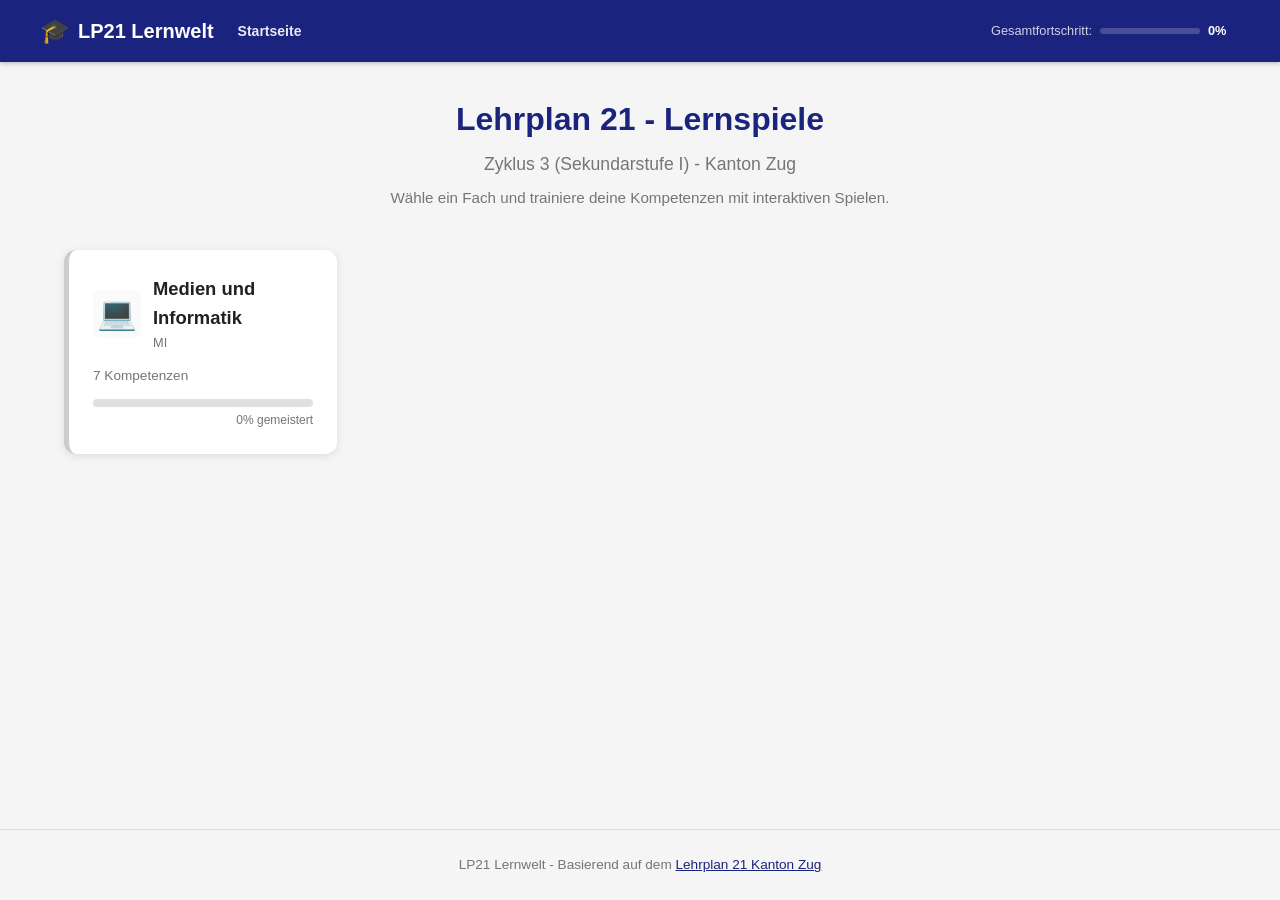
==== index.html @ 20833da2 "Initial: LP21 Lernwelt Fundament mit 10 Spieltypen und MI-Beispieldaten - index.html, fach.html, spi" ====
<!DOCTYPE html>
<html lang="de">
<head>
    <meta charset="UTF-8">
    <meta name="viewport" content="width=device-width, initial-scale=1.0">
    <title>LP21 Lernwelt - Zyklus 3</title>
    <link rel="stylesheet" href="css/main.css">
</head>
<body>
    <header class="site-header">
        <div class="header-inner">
            <a href="index.html" class="logo">
                <span class="logo-icon">🎓</span>
                <span class="logo-text">LP21 Lernwelt</span>
            </a>
            <nav class="breadcrumb" id="breadcrumb">
                <span class="breadcrumb-item active">Startseite</span>
            </nav>
            <div class="header-progress" id="headerProgress">
                <span class="progress-label">Gesamtfortschritt:</span>
                <div class="progress-bar-mini">
                    <div class="progress-bar-fill" id="totalProgress" style="width: 0%"></div>
                </div>
                <span class="progress-percent" id="totalPercent">0%</span>
            </div>
        </div>
    </header>

    <main class="container">
        <section class="hero">
            <h1>Lehrplan 21 - Lernspiele</h1>
            <p>Zyklus 3 (Sekundarstufe I) - Kanton Zug</p>
            <p class="hero-sub">Wähle ein Fach und trainiere deine Kompetenzen mit interaktiven Spielen.</p>
        </section>

        <section class="fach-grid" id="fachGrid">
            <!-- Dynamisch aus faecher.json generiert -->
        </section>
    </main>

    <footer class="site-footer">
        <p>LP21 Lernwelt - Basierend auf dem <a href="https://zg.lehrplan.ch/" target="_blank">Lehrplan 21 Kanton Zug</a></p>
    </footer>

    <script src="js/utils/storage.js"></script>
    <script src="js/utils/dom-helpers.js"></script>
    <script src="js/game-engine.js"></script>
    <script src="js/app.js"></script>
</body>
</html>
---- css/main.css ----
/* === LP21 Lernwelt - Main Styles === */

:root {
    --primary: #1a237e;
    --primary-light: #534bae;
    --bg: #f5f5f5;
    --bg-card: #ffffff;
    --text: #212121;
    --text-light: #757575;
    --shadow: 0 2px 8px rgba(0,0,0,0.1);
    --shadow-hover: 0 4px 16px rgba(0,0,0,0.15);
    --radius: 12px;
    --radius-sm: 8px;
    --transition: 0.2s ease;
}

* {
    margin: 0;
    padding: 0;
    box-sizing: border-box;
}

body {
    font-family: -apple-system, BlinkMacSystemFont, 'Segoe UI', Roboto, sans-serif;
    background: var(--bg);
    color: var(--text);
    line-height: 1.6;
    min-height: 100vh;
    display: flex;
    flex-direction: column;
}

/* === Header === */
.site-header {
    background: var(--primary);
    color: white;
    padding: 0.75rem 1.5rem;
    position: sticky;
    top: 0;
    z-index: 100;
    box-shadow: 0 2px 4px rgba(0,0,0,0.2);
}

.header-inner {
    max-width: 1200px;
    margin: 0 auto;
    display: flex;
    align-items: center;
    gap: 1.5rem;
    flex-wrap: wrap;
}

.logo {
    display: flex;
    align-items: center;
    gap: 0.5rem;
    text-decoration: none;
    color: white;
    font-weight: 700;
    font-size: 1.25rem;
    flex-shrink: 0;
}

.logo-icon {
    font-size: 1.5rem;
}

.breadcrumb {
    display: flex;
    align-items: center;
    gap: 0.5rem;
    font-size: 0.875rem;
    opacity: 0.9;
}

.breadcrumb-item {
    color: rgba(255,255,255,0.7);
    text-decoration: none;
}

.breadcrumb-item:hover:not(.active) {
    color: white;
}

.breadcrumb-item.active {
    color: white;
    font-weight: 600;
}

.breadcrumb-item + .breadcrumb-item::before {
    content: "›";
    margin-right: 0.5rem;
    color: rgba(255,255,255,0.5);
}

.header-progress {
    margin-left: auto;
    display: flex;
    align-items: center;
    gap: 0.5rem;
    font-size: 0.8rem;
}

.progress-label {
    opacity: 0.8;
}

.progress-bar-mini {
    width: 100px;
    height: 6px;
    background: rgba(255,255,255,0.2);
    border-radius: 3px;
    overflow: hidden;
}

.progress-bar-fill {
    height: 100%;
    background: #4caf50;
    border-radius: 3px;
    transition: width 0.5s ease;
}

.progress-percent {
    font-weight: 600;
    min-width: 2.5em;
}

/* === Main Container === */
.container {
    max-width: 1200px;
    margin: 0 auto;
    padding: 2rem 1.5rem;
    flex: 1;
    width: 100%;
}

/* === Hero === */
.hero {
    text-align: center;
    margin-bottom: 2.5rem;
}

.hero h1 {
    font-size: 2rem;
    color: var(--primary);
    margin-bottom: 0.25rem;
}

.hero p {
    color: var(--text-light);
    font-size: 1.1rem;
}

.hero-sub {
    margin-top: 0.5rem;
    font-size: 0.95rem !important;
}

/* === Fach Grid === */
.fach-grid {
    display: grid;
    grid-template-columns: repeat(auto-fill, minmax(260px, 1fr));
    gap: 1.25rem;
}

.fach-card {
    background: var(--bg-card);
    border-radius: var(--radius);
    padding: 1.5rem;
    box-shadow: var(--shadow);
    transition: transform var(--transition), box-shadow var(--transition);
    cursor: pointer;
    text-decoration: none;
    color: inherit;
    display: flex;
    flex-direction: column;
    border-left: 5px solid var(--fach-farbe, #ccc);
}

.fach-card:hover {
    transform: translateY(-3px);
    box-shadow: var(--shadow-hover);
}

.fach-card-header {
    display: flex;
    align-items: center;
    gap: 0.75rem;
    margin-bottom: 0.75rem;
}

.fach-icon {
    font-size: 2rem;
    width: 48px;
    height: 48px;
    display: flex;
    align-items: center;
    justify-content: center;
    background: color-mix(in srgb, var(--fach-farbe, #ccc) 10%, white);
    border-radius: var(--radius-sm);
    flex-shrink: 0;
}

.fach-name {
    font-size: 1.15rem;
    font-weight: 700;
    color: var(--text);
}

.fach-kuerzel {
    font-size: 0.8rem;
    color: var(--text-light);
}

.fach-meta {
    font-size: 0.85rem;
    color: var(--text-light);
    margin-bottom: 0.75rem;
}

.fach-progress {
    margin-top: auto;
}

.progress-bar {
    width: 100%;
    height: 8px;
    background: #e0e0e0;
    border-radius: 4px;
    overflow: hidden;
    margin-bottom: 0.25rem;
}

.progress-bar .progress-bar-fill {
    background: var(--fach-farbe, #4caf50);
}

.progress-text {
    font-size: 0.75rem;
    color: var(--text-light);
    text-align: right;
}

/* === Kompetenz-Liste (fach.html) === */
.fach-header {
    display: flex;
    align-items: center;
    gap: 1rem;
    margin-bottom: 2rem;
    padding-bottom: 1rem;
    border-bottom: 3px solid var(--fach-farbe, #ccc);
}

.fach-header-icon {
    font-size: 2.5rem;
}

.fach-header-info h1 {
    font-size: 1.75rem;
    color: var(--text);
}

.fach-header-info p {
    color: var(--text-light);
}

.bereich-section {
    margin-bottom: 2rem;
}

.bereich-title {
    font-size: 1.2rem;
    color: var(--primary);
    margin-bottom: 1rem;
    padding: 0.5rem 0;
    border-bottom: 1px solid #e0e0e0;
}

.kompetenz-grid {
    display: grid;
    grid-template-columns: repeat(auto-fill, minmax(300px, 1fr));
    gap: 1rem;
}

.kompetenz-card {
    background: var(--bg-card);
    border-radius: var(--radius-sm);
    padding: 1.25rem;
    box-shadow: var(--shadow);
    transition: transform var(--transition), box-shadow var(--transition);
    cursor: pointer;
    text-decoration: none;
    color: inherit;
    display: flex;
    flex-direction: column;
    gap: 0.5rem;
}

.kompetenz-card:hover {
    transform: translateY(-2px);
    box-shadow: var(--shadow-hover);
}

.kompetenz-code {
    font-size: 0.75rem;
    font-weight: 700;
    color: var(--fach-farbe, var(--primary));
    text-transform: uppercase;
    letter-spacing: 0.05em;
}

.kompetenz-name {
    font-weight: 600;
    font-size: 0.95rem;
}

.kompetenz-beschreibung {
    font-size: 0.8rem;
    color: var(--text-light);
    display: -webkit-box;
    -webkit-line-clamp: 3;
    -webkit-box-orient: vertical;
    overflow: hidden;
}

.kompetenz-footer {
    display: flex;
    align-items: center;
    justify-content: space-between;
    margin-top: auto;
    padding-top: 0.5rem;
}

.kompetenz-spieltyp {
    font-size: 0.75rem;
    padding: 0.2rem 0.5rem;
    background: #f0f0f0;
    border-radius: 4px;
    color: var(--text-light);
}

.kompetenz-sterne {
    font-size: 1rem;
    color: #e0e0e0;
}

.kompetenz-sterne .earned {
    color: #ffc107;
}

/* === Footer === */
.site-footer {
    text-align: center;
    padding: 1.5rem;
    color: var(--text-light);
    font-size: 0.85rem;
    border-top: 1px solid #e0e0e0;
    margin-top: auto;
}

.site-footer a {
    color: var(--primary);
}

/* === Responsive === */
@media (max-width: 768px) {
    .header-inner {
        gap: 0.75rem;
    }

    .header-progress {
        display: none;
    }

    .hero h1 {
        font-size: 1.5rem;
    }

    .fach-grid {
        grid-template-columns: 1fr 1fr;
        gap: 0.75rem;
    }

    .fach-card {
        padding: 1rem;
    }

    .kompetenz-grid {
        grid-template-columns: 1fr;
    }
}

@media (max-width: 480px) {
    .fach-grid {
        grid-template-columns: 1fr;
    }

    .breadcrumb {
        display: none;
    }
}
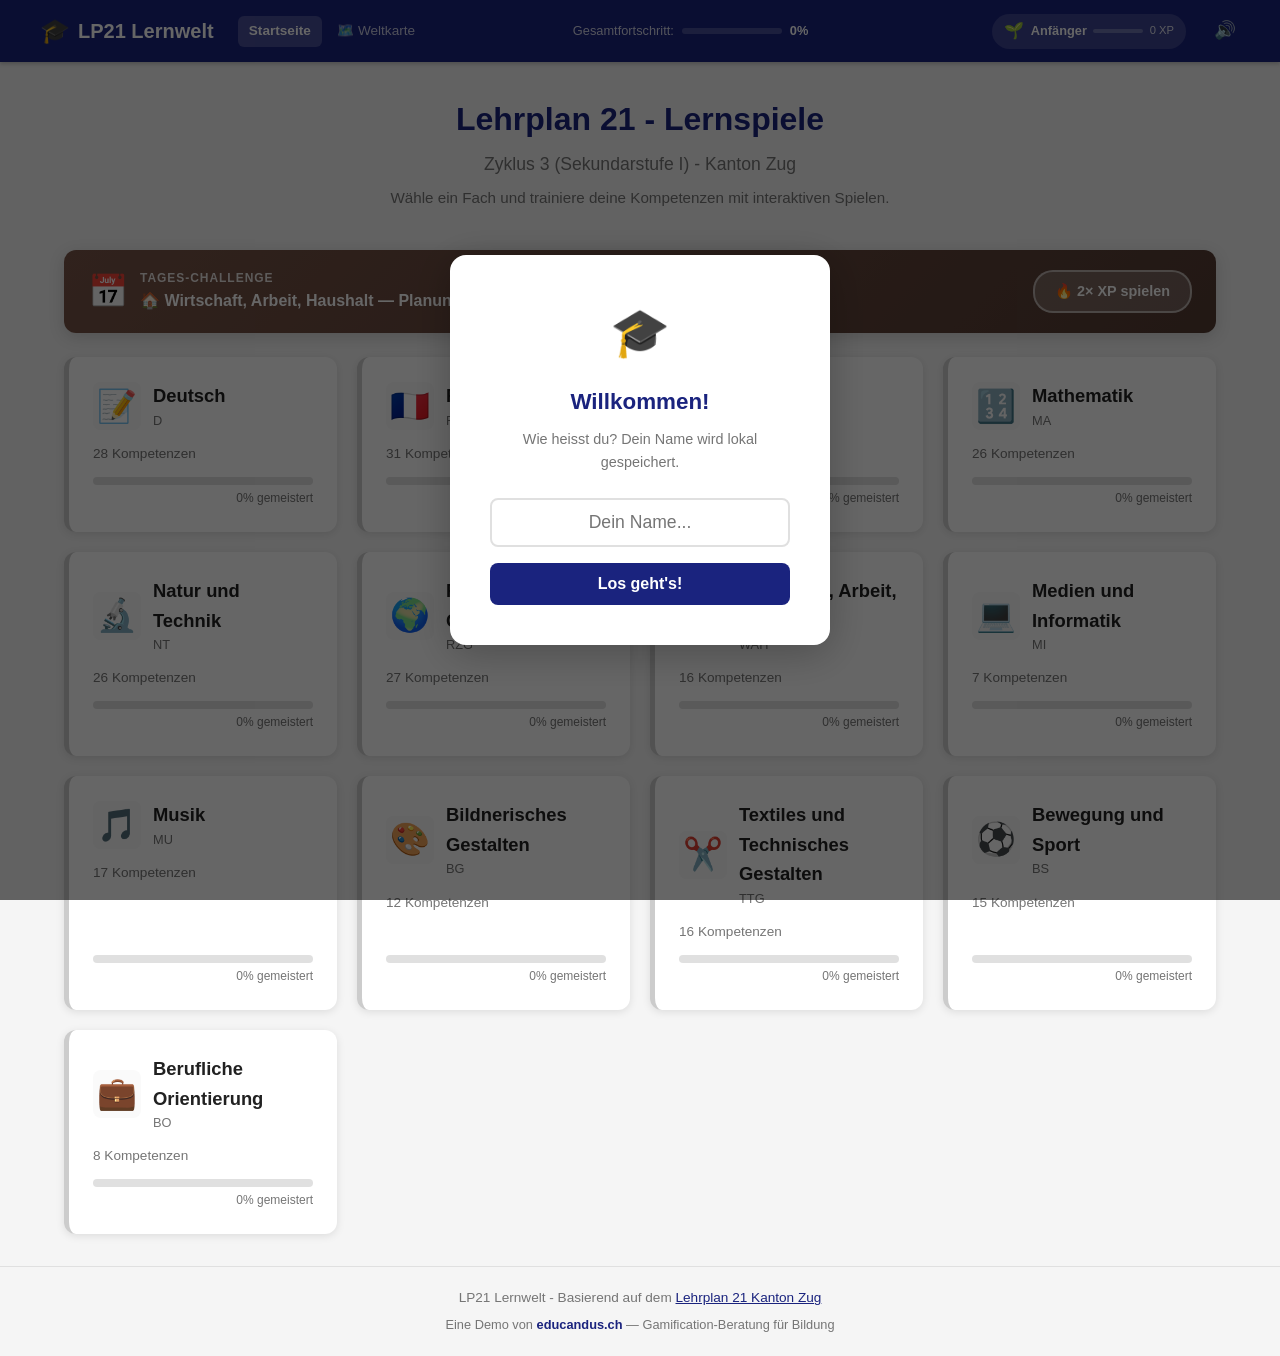
==== commit 92c721aa: "Add full gamification system (Phase 1-4) Phase 1: XP/Level-System, Streak/Combo, Sound-Effekte (Web " ====
--- a/index.html
+++ b/index.html
@@ -5,6 +5,8 @@
     <meta name="viewport" content="width=device-width, initial-scale=1.0">
     <title>LP21 Lernwelt - Zyklus 3</title>
     <link rel="stylesheet" href="css/main.css">
+    <link rel="stylesheet" href="css/progress-map.css">
+    <link rel="stylesheet" href="css/worldmap.css">
 </head>
 <body>
     <header class="site-header">
@@ -13,8 +15,9 @@
                 <span class="logo-icon">🎓</span>
                 <span class="logo-text">LP21 Lernwelt</span>
             </a>
-            <nav class="breadcrumb" id="breadcrumb">
-                <span class="breadcrumb-item active">Startseite</span>
+            <nav class="site-nav">
+                <a href="index.html" class="site-nav-link active">Startseite</a>
+                <a href="pages/weltkarte.html" class="site-nav-link">🗺️ Weltkarte</a>
             </nav>
             <div class="header-progress" id="headerProgress">
                 <span class="progress-label">Gesamtfortschritt:</span>
@@ -23,6 +26,9 @@
                 </div>
                 <span class="progress-percent" id="totalPercent">0%</span>
             </div>
+            <div id="playerNameContainer"></div>
+            <div id="levelBadgeContainer"></div>
+            <div id="soundToggleContainer"></div>
         </div>
     </header>
 
@@ -33,6 +39,8 @@
             <p class="hero-sub">Wähle ein Fach und trainiere deine Kompetenzen mit interaktiven Spielen.</p>
         </section>
 
+        <div id="dailyBannerContainer"></div>
+
         <section class="fach-grid" id="fachGrid">
             <!-- Dynamisch aus faecher.json generiert -->
         </section>
@@ -40,11 +48,30 @@
 
     <footer class="site-footer">
         <p>LP21 Lernwelt - Basierend auf dem <a href="https://zg.lehrplan.ch/" target="_blank">Lehrplan 21 Kanton Zug</a></p>
+        <p class="footer-educandus">Eine Demo von <a href="https://www.educandus.ch" target="_blank">educandus.ch</a> — Gamification-Beratung für Bildung</p>
     </footer>
 
     <script src="js/utils/storage.js"></script>
+    <script src="js/utils/xp-system.js"></script>
+    <script src="js/utils/streak.js"></script>
+    <script src="js/utils/sound.js"></script>
+    <script src="js/utils/achievements.js"></script>
+    <script src="js/utils/difficulty.js"></script>
+    <script src="js/utils/player.js"></script>
+    <script src="js/utils/daily-challenge.js"></script>
+    <script src="js/utils/unlock-system.js"></script>
+    <script src="js/utils/progress-map.js"></script>
+    <script src="js/utils/story.js"></script>
     <script src="js/utils/dom-helpers.js"></script>
+    <script src="js/utils/feedback.js"></script>
     <script src="js/game-engine.js"></script>
     <script src="js/app.js"></script>
+    <script>
+        document.addEventListener('DOMContentLoaded', () => {
+            Player.init('playerNameContainer');
+            XPSystem.renderBadge('levelBadgeContainer');
+            SoundManager.renderToggle('soundToggleContainer');
+        });
+    </script>
 </body>
 </html>
--- a/css/main.css
+++ b/css/main.css
@@ -30,6 +30,35 @@
     flex-direction: column;
 }
 
+/* === Site Navigation (inside header) === */
+.site-nav {
+    display: flex;
+    align-items: center;
+    gap: 0.25rem;
+}
+
+.site-nav-link {
+    color: rgba(255,255,255,0.75);
+    text-decoration: none;
+    font-size: 0.85rem;
+    font-weight: 500;
+    padding: 0.3rem 0.7rem;
+    border-radius: 6px;
+    transition: all 0.2s;
+    white-space: nowrap;
+}
+
+.site-nav-link:hover {
+    color: white;
+    background: rgba(255,255,255,0.15);
+}
+
+.site-nav-link.active {
+    color: white;
+    background: rgba(255,255,255,0.2);
+    font-weight: 600;
+}
+
 /* === Header === */
 .site-header {
     background: var(--primary);
@@ -241,6 +270,111 @@
     text-align: right;
 }
 
+/* === Daily Challenge Banner === */
+#dailyBannerContainer {
+    margin-bottom: 1.5rem;
+}
+
+.daily-banner {
+    background: linear-gradient(135deg, var(--daily-color, #ff9800), color-mix(in srgb, var(--daily-color, #ff9800) 70%, #000));
+    border-radius: var(--radius);
+    padding: 1rem 1.5rem;
+    color: white;
+    box-shadow: 0 4px 16px rgba(0,0,0,0.15);
+}
+
+.daily-banner-done {
+    opacity: 0.7;
+}
+
+.daily-banner-inner {
+    display: flex;
+    align-items: center;
+    justify-content: space-between;
+    gap: 1rem;
+    flex-wrap: wrap;
+}
+
+.daily-banner-left {
+    display: flex;
+    align-items: center;
+    gap: 0.75rem;
+}
+
+.daily-icon {
+    font-size: 2rem;
+    flex-shrink: 0;
+}
+
+.daily-label {
+    font-size: 0.75rem;
+    font-weight: 700;
+    text-transform: uppercase;
+    letter-spacing: 0.08em;
+    opacity: 0.85;
+}
+
+.daily-name {
+    font-size: 1rem;
+    font-weight: 600;
+}
+
+.daily-play-btn {
+    display: inline-flex;
+    align-items: center;
+    padding: 0.5rem 1.25rem;
+    background: rgba(255,255,255,0.2);
+    border: 2px solid rgba(255,255,255,0.5);
+    border-radius: 20px;
+    color: white;
+    text-decoration: none;
+    font-weight: 700;
+    font-size: 0.9rem;
+    transition: background 0.2s;
+    white-space: nowrap;
+}
+
+.daily-play-btn:hover {
+    background: rgba(255,255,255,0.35);
+}
+
+.daily-done {
+    font-size: 0.95rem;
+    font-weight: 600;
+    opacity: 0.9;
+}
+
+/* === Locked Kompetenz Card === */
+.kompetenz-card-locked {
+    opacity: 0.45;
+    cursor: not-allowed;
+    pointer-events: none;
+    background: #f5f5f5;
+}
+
+.kompetenz-lock-info {
+    font-size: 0.78rem;
+    color: var(--text-light);
+    margin-top: 0.25rem;
+}
+
+/* === Daily Challenge Card Badge === */
+.kompetenz-card-daily {
+    border-left: 4px solid #ff9800 !important;
+    box-shadow: 0 2px 12px rgba(255,152,0,0.2);
+}
+
+.kompetenz-daily-badge {
+    font-size: 0.72rem;
+    color: #e65100;
+    font-weight: 700;
+    margin-top: 0.25rem;
+    padding: 0.2rem 0.5rem;
+    background: #fff3e0;
+    border-radius: 4px;
+    display: inline-block;
+}
+
 /* === Kompetenz-Liste (fach.html) === */
 .fach-header {
     display: flex;
@@ -348,10 +482,188 @@
     color: #ffc107;
 }
 
+/* === Level Badge (Header) === */
+#levelBadgeContainer {
+    margin-left: auto;
+    display: flex;
+    align-items: center;
+    gap: 0.5rem;
+}
+
+.level-badge {
+    display: flex;
+    align-items: center;
+    gap: 0.4rem;
+    background: rgba(255,255,255,0.15);
+    border-radius: 20px;
+    padding: 0.3rem 0.75rem;
+    font-size: 0.8rem;
+    color: white;
+    white-space: nowrap;
+}
+
+.level-icon {
+    font-size: 1rem;
+}
+
+.level-name {
+    font-weight: 600;
+}
+
+.xp-bar {
+    width: 50px;
+    height: 4px;
+    background: rgba(255,255,255,0.25);
+    border-radius: 2px;
+    overflow: hidden;
+}
+
+.xp-bar-fill {
+    height: 100%;
+    background: #ffc107;
+    border-radius: 2px;
+    transition: width 0.5s ease;
+}
+
+.xp-text {
+    font-size: 0.7rem;
+    opacity: 0.85;
+}
+
+/* === Player Name === */
+.player-greeting {
+    font-size: 0.8rem;
+    color: rgba(255,255,255,0.85);
+    white-space: nowrap;
+    cursor: pointer;
+    padding: 0.25rem 0.5rem;
+    border-radius: 4px;
+    transition: background 0.2s;
+}
+
+.player-greeting:hover {
+    background: rgba(255,255,255,0.15);
+}
+
+/* === Name Modal === */
+.name-modal-overlay {
+    position: fixed;
+    inset: 0;
+    background: rgba(0,0,0,0.6);
+    display: flex;
+    align-items: center;
+    justify-content: center;
+    z-index: 600;
+    opacity: 0;
+    visibility: hidden;
+    transition: all 0.3s ease;
+}
+
+.name-modal-overlay.visible {
+    opacity: 1;
+    visibility: visible;
+}
+
+.name-modal-card {
+    background: white;
+    border-radius: 16px;
+    padding: 2.5rem;
+    text-align: center;
+    max-width: 380px;
+    width: 90%;
+    box-shadow: 0 8px 40px rgba(0,0,0,0.25);
+    transform: scale(0.9);
+    transition: transform 0.3s ease;
+}
+
+.name-modal-overlay.visible .name-modal-card {
+    transform: scale(1);
+}
+
+.name-modal-icon {
+    font-size: 3rem;
+    margin-bottom: 0.75rem;
+}
+
+.name-modal-title {
+    font-size: 1.4rem;
+    font-weight: 700;
+    color: var(--primary);
+    margin-bottom: 0.5rem;
+}
+
+.name-modal-sub {
+    color: var(--text-light);
+    font-size: 0.9rem;
+    margin-bottom: 1.5rem;
+}
+
+.name-modal-input {
+    width: 100%;
+    padding: 0.75rem 1rem;
+    font-size: 1.1rem;
+    border: 2px solid #e0e0e0;
+    border-radius: 8px;
+    outline: none;
+    text-align: center;
+    font-family: inherit;
+    transition: border-color 0.2s;
+    margin-bottom: 1rem;
+}
+
+.name-modal-input:focus {
+    border-color: var(--primary);
+}
+
+.name-modal-btn {
+    width: 100%;
+    padding: 0.75rem;
+    background: var(--primary);
+    color: white;
+    border: none;
+    border-radius: 8px;
+    font-size: 1rem;
+    font-weight: 600;
+    cursor: pointer;
+    transition: filter 0.2s;
+}
+
+.name-modal-btn:hover {
+    filter: brightness(1.1);
+}
+
+/* === Sound Toggle === */
+#soundToggleContainer {
+    display: flex;
+    align-items: center;
+}
+
+.sound-toggle {
+    background: none;
+    border: none;
+    font-size: 1.1rem;
+    cursor: pointer;
+    padding: 0.25rem;
+    border-radius: 4px;
+    line-height: 1;
+    transition: opacity 0.2s;
+}
+
+.sound-toggle:hover {
+    opacity: 0.75;
+}
+
+/* === Player Name === */
+.player-name {
+    font-size: 0.8rem;
+    color: rgba(255,255,255,0.85);
+    white-space: nowrap;
+}
+
 /* === Footer === */
 .site-footer {
     text-align: center;
-    padding: 1.5rem;
+    padding: 1.25rem 1.5rem;
     color: var(--text-light);
     font-size: 0.85rem;
     border-top: 1px solid #e0e0e0;
@@ -362,13 +674,45 @@
     color: var(--primary);
 }
 
+.footer-educandus {
+    margin-top: 0.4rem;
+    font-size: 0.8rem;
+}
+
+.footer-educandus a {
+    color: var(--primary);
+    font-weight: 600;
+    text-decoration: none;
+}
+
+.footer-educandus a:hover {
+    text-decoration: underline;
+}
+
 /* === Responsive === */
 @media (max-width: 768px) {
     .header-inner {
-        gap: 0.75rem;
+        gap: 0.5rem;
     }
 
     .header-progress {
+        display: none;
+    }
+
+    .site-nav {
+        gap: 0.1rem;
+    }
+
+    .site-nav-link {
+        font-size: 0.75rem;
+        padding: 0.25rem 0.45rem;
+    }
+
+    .player-greeting {
+        display: none;
+    }
+
+    .xp-bar, .xp-text {
         display: none;
     }
 
@@ -398,4 +742,8 @@
     .breadcrumb {
         display: none;
     }
-}
+
+    .site-nav .site-nav-link:not(.active) {
+        display: none;
+    }
+}
--- a/css/progress-map.css
+++ b/css/progress-map.css
@@ -0,0 +1,225 @@
+/* === LP21 Lernwelt - Progress Map (Lernlandkarte) === */
+
+.progress-map {
+    display: flex;
+    flex-direction: column;
+    gap: 2rem;
+}
+
+/* === Section (one per Bereich) === */
+.map-section {
+    background: var(--bg-card);
+    border-radius: var(--radius);
+    padding: 1.5rem;
+    box-shadow: var(--shadow);
+}
+
+.map-section-title {
+    font-size: 1rem;
+    font-weight: 700;
+    color: var(--primary);
+    margin-bottom: 1.25rem;
+    padding-bottom: 0.5rem;
+    border-bottom: 2px solid var(--fach-farbe, #e0e0e0);
+}
+
+/* === Path (horizontal scroll on mobile) === */
+.map-path {
+    display: flex;
+    align-items: flex-start;
+    gap: 0;
+    overflow-x: auto;
+    padding-bottom: 0.5rem;
+    scrollbar-width: thin;
+}
+
+/* === Connector line between nodes === */
+.map-connector {
+    flex-shrink: 0;
+    width: 32px;
+    height: 3px;
+    background: #e0e0e0;
+    margin-top: 30px; /* align with center of node */
+    align-self: flex-start;
+}
+
+.map-connector-active {
+    background: var(--fach-farbe, #ccc);
+}
+
+/* === Node === */
+.map-node {
+    flex-shrink: 0;
+    display: flex;
+    flex-direction: column;
+    align-items: center;
+    gap: 0.4rem;
+    width: 90px;
+    text-decoration: none;
+    color: inherit;
+    cursor: pointer;
+    transition: transform 0.2s;
+}
+
+.map-node:hover.map-node-open .map-node-inner,
+.map-node:hover.map-node-bronze .map-node-inner,
+.map-node:hover.map-node-silver .map-node-inner,
+.map-node:hover.map-node-gold .map-node-inner {
+    transform: translateY(-4px);
+    box-shadow: 0 6px 20px rgba(0,0,0,0.2);
+}
+
+.map-node-inner {
+    width: 60px;
+    height: 60px;
+    border-radius: 50%;
+    display: flex;
+    flex-direction: column;
+    align-items: center;
+    justify-content: center;
+    position: relative;
+    transition: all 0.2s;
+    box-shadow: var(--shadow);
+}
+
+/* Node states */
+.map-node-locked .map-node-inner {
+    background: #f0f0f0;
+    border: 3px solid #e0e0e0;
+    cursor: default;
+}
+
+.map-node-open .map-node-inner {
+    background: white;
+    border: 3px solid var(--fach-farbe, #ccc);
+}
+
+.map-node-bronze .map-node-inner {
+    background: linear-gradient(135deg, #cd7f32, #e8a96e);
+    border: 3px solid #cd7f32;
+}
+
+.map-node-silver .map-node-inner {
+    background: linear-gradient(135deg, #9e9e9e, #e0e0e0);
+    border: 3px solid #9e9e9e;
+}
+
+.map-node-gold .map-node-inner {
+    background: linear-gradient(135deg, #ffc107, #fff176);
+    border: 3px solid #ffc107;
+    box-shadow: 0 2px 12px rgba(255,193,7,0.4);
+}
+
+/* Daily challenge highlight */
+.map-node-daily .map-node-inner {
+    outline: 3px solid #ff9800;
+    outline-offset: 3px;
+}
+
+.map-node-code {
+    font-size: 0.6rem;
+    font-weight: 700;
+    color: inherit;
+    text-align: center;
+    line-height: 1.2;
+}
+
+.map-node-locked .map-node-code {
+    color: #bbb;
+}
+
+.map-node-bronze .map-node-code,
+.map-node-silver .map-node-code,
+.map-node-gold .map-node-code {
+    color: rgba(0,0,0,0.7);
+}
+
+.map-node-stars {
+    font-size: 0.5rem;
+    line-height: 1;
+}
+
+.map-node-stars .star-filled { color: rgba(0,0,0,0.6); }
+.map-node-stars .star-empty { color: rgba(0,0,0,0.2); }
+
+.map-node-bronze .map-node-stars .star-filled,
+.map-node-silver .map-node-stars .star-filled,
+.map-node-gold .map-node-stars .star-filled {
+    color: rgba(0,0,0,0.5);
+}
+
+.map-node-lock,
+.map-node-daily-badge {
+    position: absolute;
+    font-size: 0.8rem;
+    bottom: -4px;
+    right: -4px;
+    background: white;
+    border-radius: 50%;
+    width: 18px;
+    height: 18px;
+    display: flex;
+    align-items: center;
+    justify-content: center;
+    box-shadow: 0 1px 4px rgba(0,0,0,0.2);
+    font-size: 0.65rem;
+}
+
+.map-node-label {
+    font-size: 0.65rem;
+    color: var(--text-light);
+    text-align: center;
+    max-width: 90px;
+    line-height: 1.3;
+    display: -webkit-box;
+    -webkit-line-clamp: 2;
+    -webkit-box-orient: vertical;
+    overflow: hidden;
+}
+
+.map-node-locked .map-node-label {
+    color: #ccc;
+}
+
+/* === View Toggle === */
+.view-toggle {
+    display: flex;
+    gap: 0.5rem;
+    margin-bottom: 1.5rem;
+}
+
+.view-toggle-btn {
+    display: flex;
+    align-items: center;
+    gap: 0.3rem;
+    padding: 0.4rem 0.9rem;
+    border: 2px solid #e0e0e0;
+    border-radius: 20px;
+    background: white;
+    font-size: 0.85rem;
+    cursor: pointer;
+    transition: all 0.2s;
+    color: var(--text-light);
+    font-weight: 500;
+}
+
+.view-toggle-btn.active {
+    border-color: var(--fach-farbe, var(--primary));
+    background: var(--fach-farbe, var(--primary));
+    color: white;
+}
+
+/* === Responsive === */
+@media (max-width: 600px) {
+    .map-node {
+        width: 70px;
+    }
+    .map-node-inner {
+        width: 48px;
+        height: 48px;
+    }
+    .map-connector {
+        width: 20px;
+        margin-top: 24px;
+    }
+}
--- a/css/worldmap.css
+++ b/css/worldmap.css
@@ -0,0 +1,278 @@
+/* === LP21 Lernwelt - Weltkarte === */
+
+/* === Hero === */
+.worldmap-hero {
+    text-align: center;
+    padding: 2.5rem 1rem 2rem;
+    background: linear-gradient(135deg, #1a237e 0%, #534bae 100%);
+    color: white;
+    border-radius: var(--radius);
+    margin-bottom: 2.5rem;
+    position: relative;
+    overflow: hidden;
+}
+
+.worldmap-hero::before {
+    content: '';
+    position: absolute;
+    inset: 0;
+    background: url("data:image/svg+xml,%3Csvg width='60' height='60' viewBox='0 0 60 60' xmlns='http://www.w3.org/2000/svg'%3E%3Cg fill='none' fill-rule='evenodd'%3E%3Cg fill='%23ffffff' fill-opacity='0.04'%3E%3Cpath d='M36 34v-4h-2v4h-4v2h4v4h2v-4h4v-2h-4zm0-30V0h-2v4h-4v2h4v4h2V6h4V4h-4zM6 34v-4H4v4H0v2h4v4h2v-4h4v-2H6zM6 4V0H4v4H0v2h4v4h2V6h4V4H6z'/%3E%3C/g%3E%3C/g%3E%3C/svg%3E");
+}
+
+.worldmap-hero-icon {
+    font-size: 3rem;
+    margin-bottom: 0.5rem;
+    position: relative;
+}
+
+.worldmap-hero-title {
+    font-size: 2rem;
+    font-weight: 700;
+    margin-bottom: 0.3rem;
+    position: relative;
+}
+
+.worldmap-hero-sub {
+    font-size: 1rem;
+    opacity: 0.85;
+    position: relative;
+}
+
+.worldmap-hero-stats {
+    display: flex;
+    justify-content: center;
+    gap: 2.5rem;
+    margin-top: 1.5rem;
+    position: relative;
+}
+
+.worldmap-stat {
+    text-align: center;
+}
+
+.worldmap-stat-value {
+    font-size: 2rem;
+    font-weight: 700;
+    color: #ffc107;
+}
+
+.worldmap-stat-label {
+    font-size: 0.78rem;
+    opacity: 0.8;
+    text-transform: uppercase;
+    letter-spacing: 0.05em;
+}
+
+/* === World Map Grid === */
+.worldmap-grid {
+    display: grid;
+    grid-template-columns: repeat(auto-fill, minmax(220px, 1fr));
+    gap: 1.25rem;
+    margin-bottom: 3rem;
+}
+
+/* === Region Card === */
+.region-card {
+    background: var(--bg-card);
+    border-radius: var(--radius);
+    padding: 1.5rem 1.25rem;
+    box-shadow: var(--shadow);
+    cursor: pointer;
+    text-decoration: none;
+    color: inherit;
+    display: flex;
+    flex-direction: column;
+    gap: 0.75rem;
+    border-top: 5px solid var(--region-color, #ccc);
+    transition: transform 0.2s, box-shadow 0.2s;
+    position: relative;
+    overflow: hidden;
+}
+
+.region-card::before {
+    content: '';
+    position: absolute;
+    inset: 0;
+    background: var(--region-color, #ccc);
+    opacity: 0;
+    transition: opacity 0.2s;
+    pointer-events: none;
+}
+
+.region-card:hover {
+    transform: translateY(-4px);
+    box-shadow: var(--shadow-hover);
+}
+
+.region-card:hover::before {
+    opacity: 0.04;
+}
+
+/* Progress glow when completed */
+.region-card.region-complete {
+    border-top-color: #ffc107;
+    box-shadow: 0 2px 16px rgba(255,193,7,0.2);
+}
+
+.region-header {
+    display: flex;
+    align-items: center;
+    gap: 0.75rem;
+}
+
+.region-icon {
+    font-size: 2.25rem;
+    width: 52px;
+    height: 52px;
+    display: flex;
+    align-items: center;
+    justify-content: center;
+    background: color-mix(in srgb, var(--region-color, #ccc) 12%, white);
+    border-radius: var(--radius-sm);
+    flex-shrink: 0;
+}
+
+.region-title {
+    flex: 1;
+}
+
+.region-name {
+    font-size: 0.95rem;
+    font-weight: 700;
+    color: var(--text);
+    line-height: 1.2;
+}
+
+.region-subname {
+    font-size: 0.72rem;
+    color: var(--region-color, var(--text-light));
+    font-weight: 600;
+    margin-top: 0.1rem;
+}
+
+.region-tagline {
+    font-size: 0.78rem;
+    color: var(--text-light);
+    font-style: italic;
+    line-height: 1.4;
+}
+
+/* Progress ring / bar */
+.region-progress {
+    margin-top: auto;
+}
+
+.region-progress-bar {
+    width: 100%;
+    height: 6px;
+    background: #e0e0e0;
+    border-radius: 3px;
+    overflow: hidden;
+    margin-bottom: 0.3rem;
+}
+
+.region-progress-fill {
+    height: 100%;
+    background: var(--region-color, #4caf50);
+    border-radius: 3px;
+    transition: width 0.8s ease;
+}
+
+.region-progress-text {
+    display: flex;
+    justify-content: space-between;
+    font-size: 0.72rem;
+    color: var(--text-light);
+}
+
+.region-progress-pct {
+    font-weight: 700;
+    color: var(--region-color, var(--text));
+}
+
+/* Completion badge */
+.region-badge {
+    position: absolute;
+    top: 0.75rem;
+    right: 0.75rem;
+    font-size: 1.1rem;
+}
+
+/* === educandus CTA Section === */
+.worldmap-cta {
+    background: linear-gradient(135deg, #1a237e, #534bae);
+    color: white;
+    border-radius: var(--radius);
+    padding: 2.5rem;
+    text-align: center;
+    margin-bottom: 2rem;
+}
+
+.worldmap-cta-icon {
+    font-size: 2.5rem;
+    margin-bottom: 0.75rem;
+}
+
+.worldmap-cta-title {
+    font-size: 1.4rem;
+    font-weight: 700;
+    margin-bottom: 0.5rem;
+}
+
+.worldmap-cta-text {
+    font-size: 0.95rem;
+    opacity: 0.88;
+    max-width: 520px;
+    margin: 0 auto 1.5rem;
+    line-height: 1.6;
+}
+
+.worldmap-cta-btn {
+    display: inline-flex;
+    align-items: center;
+    gap: 0.5rem;
+    padding: 0.75rem 2rem;
+    background: #ffc107;
+    color: #1a237e;
+    border-radius: 30px;
+    font-weight: 700;
+    font-size: 1rem;
+    text-decoration: none;
+    transition: transform 0.2s, box-shadow 0.2s;
+    box-shadow: 0 4px 16px rgba(255,193,7,0.4);
+}
+
+.worldmap-cta-btn:hover {
+    transform: translateY(-2px);
+    box-shadow: 0 6px 24px rgba(255,193,7,0.5);
+}
+
+/* === Responsive === */
+@media (max-width: 768px) {
+    .worldmap-hero-stats {
+        gap: 1.5rem;
+    }
+
+    .worldmap-hero-title {
+        font-size: 1.5rem;
+    }
+
+    .worldmap-grid {
+        grid-template-columns: repeat(auto-fill, minmax(160px, 1fr));
+        gap: 0.75rem;
+    }
+
+    .region-card {
+        padding: 1rem;
+    }
+
+    .region-icon {
+        font-size: 1.75rem;
+        width: 42px;
+        height: 42px;
+    }
+
+    .worldmap-cta {
+        padding: 1.5rem 1rem;
+    }
+}
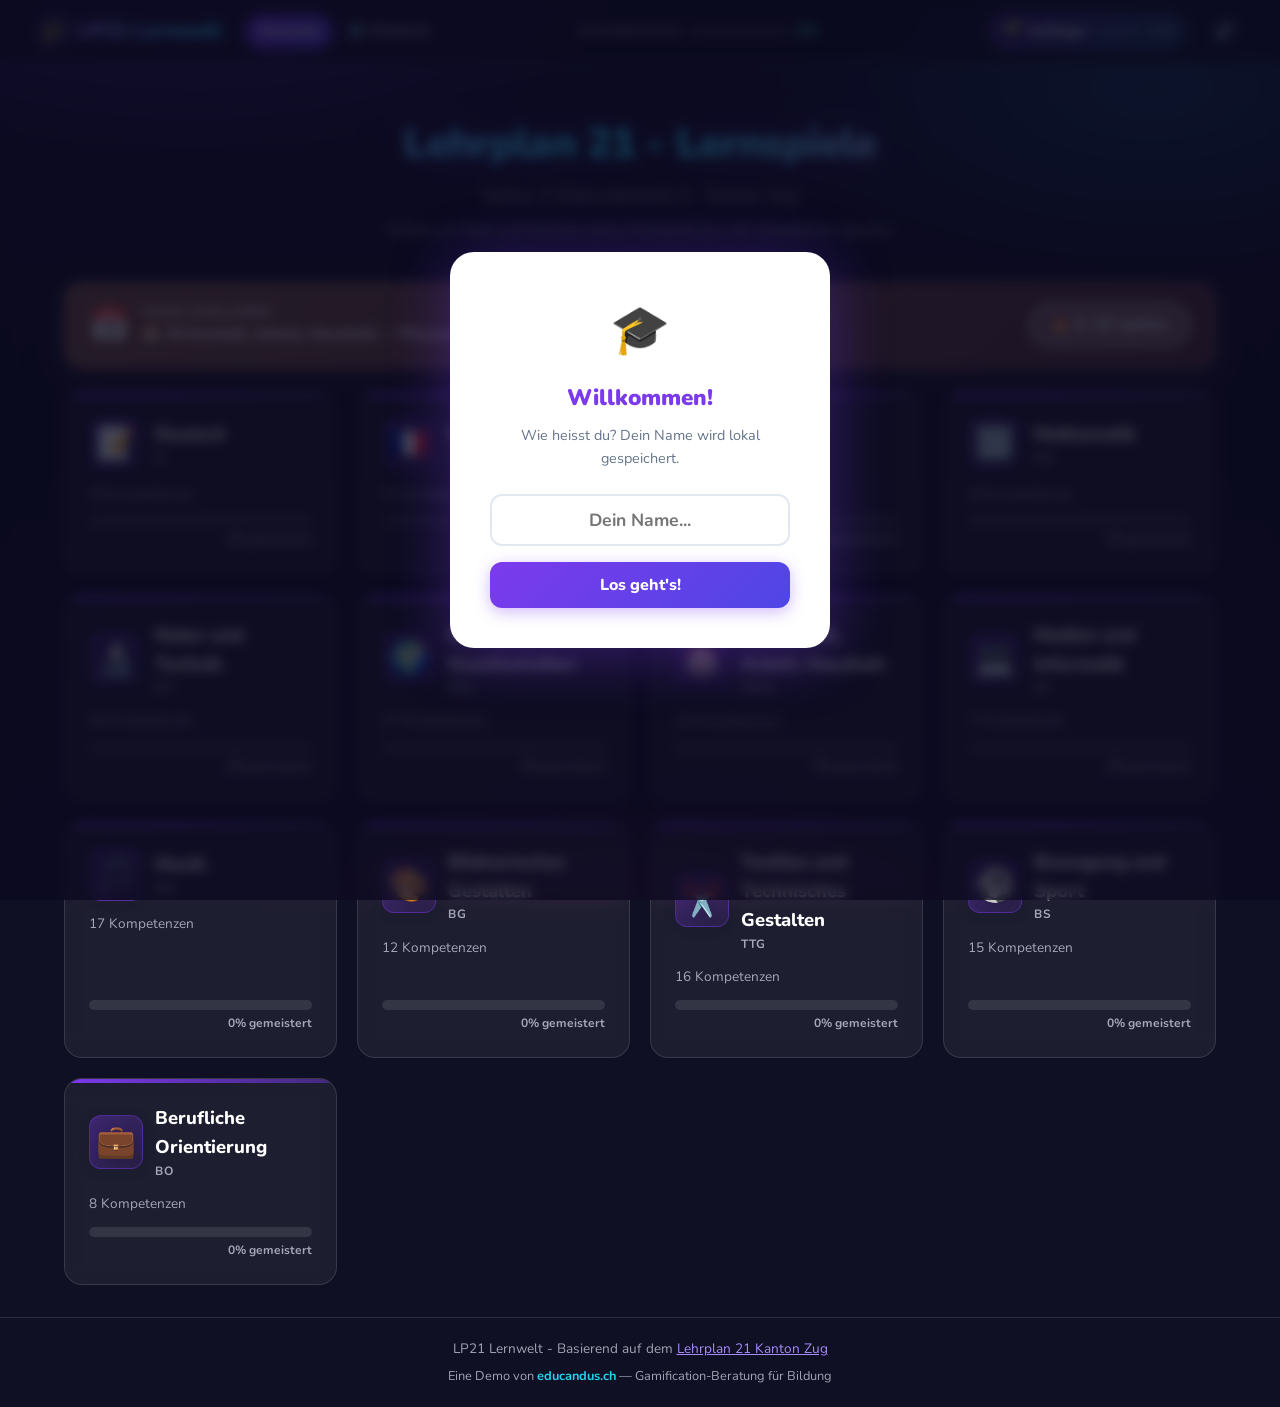
==== commit 4f772d32: "Neues visuelles Design: dunkler Gaming-Look mit Neon-Akzenten - Dunkles Farbschema mit Violett/Cyan-" ====
--- a/index.html
+++ b/index.html
@@ -4,6 +4,9 @@
     <meta charset="UTF-8">
     <meta name="viewport" content="width=device-width, initial-scale=1.0">
     <title>LP21 Lernwelt - Zyklus 3</title>
+    <link rel="preconnect" href="https://fonts.googleapis.com">
+    <link rel="preconnect" href="https://fonts.gstatic.com" crossorigin>
+    <link href="https://fonts.googleapis.com/css2?family=Nunito:wght@400;600;700;800;900&display=swap" rel="stylesheet">
     <link rel="stylesheet" href="css/main.css">
     <link rel="stylesheet" href="css/progress-map.css">
     <link rel="stylesheet" href="css/worldmap.css">
--- a/css/main.css
+++ b/css/main.css
@@ -1,17 +1,25 @@
 /* === LP21 Lernwelt - Main Styles === */
+/* Design: "Arcade" – dunkler Gaming-Look mit Neon-Akzenten, helle Spielkarten */
 
 :root {
-    --primary: #1a237e;
-    --primary-light: #534bae;
-    --bg: #f5f5f5;
+    --primary: #7c3aed;
+    --primary-light: #a78bfa;
+    --accent: #22d3ee;
+    --gold: #fbbf24;
+    --bg: #0f1023;
     --bg-card: #ffffff;
-    --text: #212121;
-    --text-light: #757575;
-    --shadow: 0 2px 8px rgba(0,0,0,0.1);
-    --shadow-hover: 0 4px 16px rgba(0,0,0,0.15);
-    --radius: 12px;
-    --radius-sm: 8px;
+    --text: #1e293b;
+    --text-light: #64748b;
+    --text-on-dark: #eef2ff;
+    --text-on-dark-dim: rgba(238, 242, 255, 0.65);
+    --glass: rgba(255, 255, 255, 0.06);
+    --glass-border: rgba(255, 255, 255, 0.12);
+    --shadow: 0 4px 16px rgba(0, 0, 0, 0.25);
+    --shadow-hover: 0 12px 32px rgba(0, 0, 0, 0.35);
+    --radius: 18px;
+    --radius-sm: 12px;
     --transition: 0.2s ease;
+    --font: 'Nunito', -apple-system, BlinkMacSystemFont, 'Segoe UI', Roboto, sans-serif;
 }
 
 * {
@@ -21,14 +29,38 @@
 }
 
 body {
-    font-family: -apple-system, BlinkMacSystemFont, 'Segoe UI', Roboto, sans-serif;
+    font-family: var(--font);
     background: var(--bg);
-    color: var(--text);
+    color: var(--text-on-dark);
     line-height: 1.6;
     min-height: 100vh;
     display: flex;
     flex-direction: column;
-}
+    position: relative;
+}
+
+/* Leuchtende Farbverläufe im Hintergrund */
+body::before {
+    content: '';
+    position: fixed;
+    inset: 0;
+    z-index: -1;
+    background:
+        radial-gradient(ellipse 60% 40% at 15% -5%, rgba(124, 58, 237, 0.35), transparent 60%),
+        radial-gradient(ellipse 50% 35% at 90% 10%, rgba(34, 211, 238, 0.18), transparent 60%),
+        radial-gradient(ellipse 55% 40% at 50% 110%, rgba(236, 72, 153, 0.16), transparent 60%),
+        linear-gradient(180deg, #12132e 0%, #0f1023 50%, #131029 100%);
+}
+
+/* Custom Scrollbar */
+::-webkit-scrollbar { width: 10px; height: 10px; }
+::-webkit-scrollbar-track { background: rgba(255,255,255,0.04); }
+::-webkit-scrollbar-thumb {
+    background: linear-gradient(180deg, #7c3aed, #4f46e5);
+    border-radius: 5px;
+}
+
+::selection { background: rgba(124, 58, 237, 0.5); color: white; }
 
 /* === Site Navigation (inside header) === */
 .site-nav {
@@ -38,36 +70,38 @@
 }
 
 .site-nav-link {
-    color: rgba(255,255,255,0.75);
+    color: var(--text-on-dark-dim);
     text-decoration: none;
     font-size: 0.85rem;
-    font-weight: 500;
-    padding: 0.3rem 0.7rem;
-    border-radius: 6px;
+    font-weight: 700;
+    padding: 0.35rem 0.8rem;
+    border-radius: 999px;
     transition: all 0.2s;
     white-space: nowrap;
 }
 
 .site-nav-link:hover {
     color: white;
-    background: rgba(255,255,255,0.15);
+    background: rgba(255,255,255,0.12);
 }
 
 .site-nav-link.active {
     color: white;
-    background: rgba(255,255,255,0.2);
-    font-weight: 600;
+    background: linear-gradient(135deg, rgba(124,58,237,0.85), rgba(79,70,229,0.85));
+    box-shadow: 0 2px 12px rgba(124, 58, 237, 0.45);
 }
 
 /* === Header === */
 .site-header {
-    background: var(--primary);
+    background: rgba(15, 16, 35, 0.75);
+    backdrop-filter: blur(14px);
+    -webkit-backdrop-filter: blur(14px);
     color: white;
     padding: 0.75rem 1.5rem;
     position: sticky;
     top: 0;
     z-index: 100;
-    box-shadow: 0 2px 4px rgba(0,0,0,0.2);
+    border-bottom: 1px solid var(--glass-border);
 }
 
 .header-inner {
@@ -85,13 +119,21 @@
     gap: 0.5rem;
     text-decoration: none;
     color: white;
-    font-weight: 700;
+    font-weight: 900;
     font-size: 1.25rem;
     flex-shrink: 0;
 }
 
+.logo-text {
+    background: linear-gradient(90deg, #a78bfa, #22d3ee);
+    -webkit-background-clip: text;
+    background-clip: text;
+    -webkit-text-fill-color: transparent;
+}
+
 .logo-icon {
     font-size: 1.5rem;
+    filter: drop-shadow(0 0 8px rgba(167, 139, 250, 0.6));
 }
 
 .breadcrumb {
@@ -103,7 +145,7 @@
 }
 
 .breadcrumb-item {
-    color: rgba(255,255,255,0.7);
+    color: var(--text-on-dark-dim);
     text-decoration: none;
 }
 
@@ -113,13 +155,13 @@
 
 .breadcrumb-item.active {
     color: white;
-    font-weight: 600;
+    font-weight: 700;
 }
 
 .breadcrumb-item + .breadcrumb-item::before {
     content: "›";
     margin-right: 0.5rem;
-    color: rgba(255,255,255,0.5);
+    color: rgba(255,255,255,0.4);
 }
 
 .header-progress {
@@ -131,27 +173,29 @@
 }
 
 .progress-label {
-    opacity: 0.8;
+    opacity: 0.75;
 }
 
 .progress-bar-mini {
     width: 100px;
-    height: 6px;
-    background: rgba(255,255,255,0.2);
-    border-radius: 3px;
+    height: 8px;
+    background: rgba(255,255,255,0.15);
+    border-radius: 4px;
     overflow: hidden;
 }
 
 .progress-bar-fill {
     height: 100%;
-    background: #4caf50;
-    border-radius: 3px;
+    background: linear-gradient(90deg, #34d399, #22d3ee);
+    border-radius: 4px;
     transition: width 0.5s ease;
+    box-shadow: 0 0 8px rgba(52, 211, 153, 0.6);
 }
 
 .progress-percent {
-    font-weight: 600;
+    font-weight: 800;
     min-width: 2.5em;
+    color: #34d399;
 }
 
 /* === Main Container === */
@@ -167,16 +211,23 @@
 .hero {
     text-align: center;
     margin-bottom: 2.5rem;
+    padding-top: 1rem;
 }
 
 .hero h1 {
-    font-size: 2rem;
-    color: var(--primary);
+    font-size: 2.6rem;
+    font-weight: 900;
+    letter-spacing: -0.02em;
     margin-bottom: 0.25rem;
+    background: linear-gradient(90deg, #a78bfa 0%, #22d3ee 50%, #f472b6 100%);
+    -webkit-background-clip: text;
+    background-clip: text;
+    -webkit-text-fill-color: transparent;
+    filter: drop-shadow(0 4px 24px rgba(124, 58, 237, 0.35));
 }
 
 .hero p {
-    color: var(--text-light);
+    color: var(--text-on-dark-dim);
     font-size: 1.1rem;
 }
 
@@ -193,22 +244,38 @@
 }
 
 .fach-card {
-    background: var(--bg-card);
+    background: var(--glass);
+    backdrop-filter: blur(10px);
+    -webkit-backdrop-filter: blur(10px);
+    border: 1px solid var(--glass-border);
     border-radius: var(--radius);
     padding: 1.5rem;
-    box-shadow: var(--shadow);
-    transition: transform var(--transition), box-shadow var(--transition);
+    transition: transform var(--transition), box-shadow var(--transition), border-color var(--transition), background var(--transition);
     cursor: pointer;
     text-decoration: none;
-    color: inherit;
+    color: var(--text-on-dark);
     display: flex;
     flex-direction: column;
-    border-left: 5px solid var(--fach-farbe, #ccc);
+    position: relative;
+    overflow: hidden;
+}
+
+/* Farbiger Glow-Streifen oben */
+.fach-card::before {
+    content: '';
+    position: absolute;
+    top: 0;
+    left: 0;
+    right: 0;
+    height: 4px;
+    background: linear-gradient(90deg, var(--fach-farbe, #7c3aed), color-mix(in srgb, var(--fach-farbe, #7c3aed) 40%, transparent));
 }
 
 .fach-card:hover {
-    transform: translateY(-3px);
-    box-shadow: var(--shadow-hover);
+    transform: translateY(-5px) scale(1.01);
+    background: rgba(255, 255, 255, 0.09);
+    border-color: color-mix(in srgb, var(--fach-farbe, #7c3aed) 60%, transparent);
+    box-shadow: 0 12px 36px color-mix(in srgb, var(--fach-farbe, #7c3aed) 30%, transparent);
 }
 
 .fach-card-header {
@@ -220,30 +287,40 @@
 
 .fach-icon {
     font-size: 2rem;
-    width: 48px;
-    height: 48px;
+    width: 54px;
+    height: 54px;
     display: flex;
     align-items: center;
     justify-content: center;
-    background: color-mix(in srgb, var(--fach-farbe, #ccc) 10%, white);
+    background: linear-gradient(135deg, color-mix(in srgb, var(--fach-farbe, #7c3aed) 35%, transparent), color-mix(in srgb, var(--fach-farbe, #7c3aed) 12%, transparent));
+    border: 1px solid color-mix(in srgb, var(--fach-farbe, #7c3aed) 40%, transparent);
     border-radius: var(--radius-sm);
     flex-shrink: 0;
+    filter: drop-shadow(0 2px 6px rgba(0,0,0,0.3));
+    transition: transform var(--transition);
+}
+
+.fach-card:hover .fach-icon {
+    transform: scale(1.12) rotate(-4deg);
 }
 
 .fach-name {
     font-size: 1.15rem;
+    font-weight: 800;
+    color: white;
+}
+
+.fach-kuerzel {
+    font-size: 0.75rem;
     font-weight: 700;
-    color: var(--text);
-}
-
-.fach-kuerzel {
-    font-size: 0.8rem;
-    color: var(--text-light);
+    color: var(--fach-farbe, var(--text-on-dark-dim));
+    text-transform: uppercase;
+    letter-spacing: 0.08em;
 }
 
 .fach-meta {
     font-size: 0.85rem;
-    color: var(--text-light);
+    color: var(--text-on-dark-dim);
     margin-bottom: 0.75rem;
 }
 
@@ -253,20 +330,23 @@
 
 .progress-bar {
     width: 100%;
-    height: 8px;
-    background: #e0e0e0;
-    border-radius: 4px;
+    height: 10px;
+    background: rgba(255,255,255,0.1);
+    border-radius: 5px;
     overflow: hidden;
     margin-bottom: 0.25rem;
 }
 
 .progress-bar .progress-bar-fill {
-    background: var(--fach-farbe, #4caf50);
+    background: linear-gradient(90deg, var(--fach-farbe, #34d399), color-mix(in srgb, var(--fach-farbe, #34d399) 60%, white));
+    box-shadow: 0 0 10px color-mix(in srgb, var(--fach-farbe, #34d399) 70%, transparent);
+    position: relative;
 }
 
 .progress-text {
     font-size: 0.75rem;
-    color: var(--text-light);
+    font-weight: 700;
+    color: var(--text-on-dark-dim);
     text-align: right;
 }
 
@@ -276,15 +356,41 @@
 }
 
 .daily-banner {
-    background: linear-gradient(135deg, var(--daily-color, #ff9800), color-mix(in srgb, var(--daily-color, #ff9800) 70%, #000));
+    background: linear-gradient(135deg, var(--daily-color, #ff9800), color-mix(in srgb, var(--daily-color, #ff9800) 60%, #1a0b2e));
     border-radius: var(--radius);
     padding: 1rem 1.5rem;
     color: white;
-    box-shadow: 0 4px 16px rgba(0,0,0,0.15);
+    box-shadow: 0 8px 28px color-mix(in srgb, var(--daily-color, #ff9800) 35%, transparent);
+    border: 1px solid rgba(255,255,255,0.18);
+    position: relative;
+    overflow: hidden;
+}
+
+/* Glanz-Effekt, der über den Banner läuft */
+.daily-banner::after {
+    content: '';
+    position: absolute;
+    top: 0;
+    left: -60%;
+    width: 40%;
+    height: 100%;
+    background: linear-gradient(100deg, transparent, rgba(255,255,255,0.25), transparent);
+    animation: banner-shine 3.5s ease-in-out infinite;
+    pointer-events: none;
+}
+
+@keyframes banner-shine {
+    0%   { left: -60%; }
+    60%  { left: 130%; }
+    100% { left: 130%; }
 }
 
 .daily-banner-done {
     opacity: 0.7;
+}
+
+.daily-banner-done::after {
+    animation: none;
 }
 
 .daily-banner-inner {
@@ -304,11 +410,19 @@
 .daily-icon {
     font-size: 2rem;
     flex-shrink: 0;
+    animation: daily-wiggle 2.5s ease-in-out infinite;
+}
+
+@keyframes daily-wiggle {
+    0%, 100% { transform: rotate(0deg); }
+    10% { transform: rotate(-10deg) scale(1.1); }
+    20% { transform: rotate(8deg) scale(1.1); }
+    30% { transform: rotate(0deg); }
 }
 
 .daily-label {
     font-size: 0.75rem;
-    font-weight: 700;
+    font-weight: 800;
     text-transform: uppercase;
     letter-spacing: 0.08em;
     opacity: 0.85;
@@ -316,7 +430,7 @@
 
 .daily-name {
     font-size: 1rem;
-    font-weight: 600;
+    font-weight: 700;
 }
 
 .daily-play-btn {
@@ -324,54 +438,57 @@
     align-items: center;
     padding: 0.5rem 1.25rem;
     background: rgba(255,255,255,0.2);
-    border: 2px solid rgba(255,255,255,0.5);
-    border-radius: 20px;
+    border: 2px solid rgba(255,255,255,0.55);
+    border-radius: 999px;
     color: white;
     text-decoration: none;
-    font-weight: 700;
+    font-weight: 800;
     font-size: 0.9rem;
-    transition: background 0.2s;
+    transition: all 0.2s;
     white-space: nowrap;
 }
 
 .daily-play-btn:hover {
     background: rgba(255,255,255,0.35);
+    transform: scale(1.05);
+    box-shadow: 0 4px 16px rgba(0,0,0,0.25);
 }
 
 .daily-done {
     font-size: 0.95rem;
-    font-weight: 600;
+    font-weight: 700;
     opacity: 0.9;
 }
 
 /* === Locked Kompetenz Card === */
 .kompetenz-card-locked {
-    opacity: 0.45;
+    opacity: 0.4;
     cursor: not-allowed;
     pointer-events: none;
-    background: #f5f5f5;
+    filter: grayscale(0.7);
 }
 
 .kompetenz-lock-info {
     font-size: 0.78rem;
-    color: var(--text-light);
+    color: var(--text-on-dark-dim);
     margin-top: 0.25rem;
 }
 
 /* === Daily Challenge Card Badge === */
 .kompetenz-card-daily {
-    border-left: 4px solid #ff9800 !important;
-    box-shadow: 0 2px 12px rgba(255,152,0,0.2);
+    border-color: rgba(255, 152, 0, 0.7) !important;
+    box-shadow: 0 4px 20px rgba(255,152,0,0.3);
 }
 
 .kompetenz-daily-badge {
     font-size: 0.72rem;
-    color: #e65100;
-    font-weight: 700;
+    color: #ffb74d;
+    font-weight: 800;
     margin-top: 0.25rem;
-    padding: 0.2rem 0.5rem;
-    background: #fff3e0;
-    border-radius: 4px;
+    padding: 0.2rem 0.6rem;
+    background: rgba(255, 152, 0, 0.15);
+    border: 1px solid rgba(255, 152, 0, 0.4);
+    border-radius: 999px;
     display: inline-block;
 }
 
@@ -379,23 +496,27 @@
 .fach-header {
     display: flex;
     align-items: center;
-    gap: 1rem;
+    gap: 1.25rem;
     margin-bottom: 2rem;
-    padding-bottom: 1rem;
-    border-bottom: 3px solid var(--fach-farbe, #ccc);
+    padding: 1.5rem;
+    background: linear-gradient(135deg, color-mix(in srgb, var(--fach-farbe, #7c3aed) 30%, transparent), color-mix(in srgb, var(--fach-farbe, #7c3aed) 8%, transparent));
+    border: 1px solid color-mix(in srgb, var(--fach-farbe, #7c3aed) 35%, transparent);
+    border-radius: var(--radius);
 }
 
 .fach-header-icon {
-    font-size: 2.5rem;
+    font-size: 3rem;
+    filter: drop-shadow(0 4px 12px rgba(0,0,0,0.35));
 }
 
 .fach-header-info h1 {
     font-size: 1.75rem;
-    color: var(--text);
+    font-weight: 900;
+    color: white;
 }
 
 .fach-header-info p {
-    color: var(--text-light);
+    color: var(--text-on-dark-dim);
 }
 
 .bereich-section {
@@ -403,11 +524,12 @@
 }
 
 .bereich-title {
-    font-size: 1.2rem;
-    color: var(--primary);
+    font-size: 1.15rem;
+    font-weight: 800;
+    color: white;
     margin-bottom: 1rem;
     padding: 0.5rem 0;
-    border-bottom: 1px solid #e0e0e0;
+    border-bottom: 1px solid var(--glass-border);
 }
 
 .kompetenz-grid {
@@ -417,40 +539,45 @@
 }
 
 .kompetenz-card {
-    background: var(--bg-card);
+    background: var(--glass);
+    backdrop-filter: blur(10px);
+    -webkit-backdrop-filter: blur(10px);
+    border: 1px solid var(--glass-border);
     border-radius: var(--radius-sm);
     padding: 1.25rem;
-    box-shadow: var(--shadow);
-    transition: transform var(--transition), box-shadow var(--transition);
+    transition: transform var(--transition), box-shadow var(--transition), border-color var(--transition), background var(--transition);
     cursor: pointer;
     text-decoration: none;
-    color: inherit;
+    color: var(--text-on-dark);
     display: flex;
     flex-direction: column;
     gap: 0.5rem;
 }
 
 .kompetenz-card:hover {
-    transform: translateY(-2px);
-    box-shadow: var(--shadow-hover);
+    transform: translateY(-3px);
+    background: rgba(255, 255, 255, 0.09);
+    border-color: color-mix(in srgb, var(--fach-farbe, #7c3aed) 55%, transparent);
+    box-shadow: 0 10px 28px color-mix(in srgb, var(--fach-farbe, #7c3aed) 25%, transparent);
 }
 
 .kompetenz-code {
-    font-size: 0.75rem;
-    font-weight: 700;
-    color: var(--fach-farbe, var(--primary));
+    font-size: 0.72rem;
+    font-weight: 800;
+    color: var(--fach-farbe, var(--primary-light));
     text-transform: uppercase;
-    letter-spacing: 0.05em;
+    letter-spacing: 0.08em;
 }
 
 .kompetenz-name {
-    font-weight: 600;
+    font-weight: 800;
     font-size: 0.95rem;
+    color: white;
 }
 
 .kompetenz-beschreibung {
     font-size: 0.8rem;
-    color: var(--text-light);
+    color: var(--text-on-dark-dim);
     display: -webkit-box;
     -webkit-line-clamp: 3;
     -webkit-box-orient: vertical;
@@ -466,20 +593,23 @@
 }
 
 .kompetenz-spieltyp {
-    font-size: 0.75rem;
-    padding: 0.2rem 0.5rem;
-    background: #f0f0f0;
-    border-radius: 4px;
-    color: var(--text-light);
+    font-size: 0.72rem;
+    font-weight: 700;
+    padding: 0.2rem 0.6rem;
+    background: rgba(255,255,255,0.1);
+    border: 1px solid var(--glass-border);
+    border-radius: 999px;
+    color: var(--text-on-dark-dim);
 }
 
 .kompetenz-sterne {
     font-size: 1rem;
-    color: #e0e0e0;
+    color: rgba(255,255,255,0.18);
 }
 
 .kompetenz-sterne .earned {
-    color: #ffc107;
+    color: var(--gold);
+    text-shadow: 0 0 8px rgba(251, 191, 36, 0.6);
 }
 
 /* === Level Badge (Header) === */
@@ -494,8 +624,9 @@
     display: flex;
     align-items: center;
     gap: 0.4rem;
-    background: rgba(255,255,255,0.15);
-    border-radius: 20px;
+    background: linear-gradient(135deg, rgba(124,58,237,0.35), rgba(34,211,238,0.2));
+    border: 1px solid rgba(167, 139, 250, 0.4);
+    border-radius: 999px;
     padding: 0.3rem 0.75rem;
     font-size: 0.8rem;
     color: white;
@@ -507,22 +638,23 @@
 }
 
 .level-name {
-    font-weight: 600;
+    font-weight: 800;
 }
 
 .xp-bar {
     width: 50px;
-    height: 4px;
-    background: rgba(255,255,255,0.25);
-    border-radius: 2px;
+    height: 5px;
+    background: rgba(255,255,255,0.2);
+    border-radius: 3px;
     overflow: hidden;
 }
 
 .xp-bar-fill {
     height: 100%;
-    background: #ffc107;
-    border-radius: 2px;
+    background: linear-gradient(90deg, var(--gold), #f59e0b);
+    border-radius: 3px;
     transition: width 0.5s ease;
+    box-shadow: 0 0 6px rgba(251, 191, 36, 0.8);
 }
 
 .xp-text {
@@ -533,23 +665,27 @@
 /* === Player Name === */
 .player-greeting {
     font-size: 0.8rem;
-    color: rgba(255,255,255,0.85);
+    font-weight: 600;
+    color: var(--text-on-dark-dim);
     white-space: nowrap;
     cursor: pointer;
-    padding: 0.25rem 0.5rem;
-    border-radius: 4px;
+    padding: 0.25rem 0.6rem;
+    border-radius: 999px;
     transition: background 0.2s;
 }
 
 .player-greeting:hover {
-    background: rgba(255,255,255,0.15);
+    background: rgba(255,255,255,0.12);
+    color: white;
 }
 
 /* === Name Modal === */
 .name-modal-overlay {
     position: fixed;
     inset: 0;
-    background: rgba(0,0,0,0.6);
+    background: rgba(10, 8, 30, 0.75);
+    backdrop-filter: blur(6px);
+    -webkit-backdrop-filter: blur(6px);
     display: flex;
     align-items: center;
     justify-content: center;
@@ -566,14 +702,15 @@
 
 .name-modal-card {
     background: white;
-    border-radius: 16px;
+    border-radius: 24px;
     padding: 2.5rem;
     text-align: center;
     max-width: 380px;
     width: 90%;
-    box-shadow: 0 8px 40px rgba(0,0,0,0.25);
+    box-shadow: 0 8px 60px rgba(124, 58, 237, 0.35);
     transform: scale(0.9);
     transition: transform 0.3s ease;
+    color: var(--text);
 }
 
 .name-modal-overlay.visible .name-modal-card {
@@ -587,7 +724,7 @@
 
 .name-modal-title {
     font-size: 1.4rem;
-    font-weight: 700;
+    font-weight: 900;
     color: var(--primary);
     margin-bottom: 0.5rem;
 }
@@ -602,34 +739,41 @@
     width: 100%;
     padding: 0.75rem 1rem;
     font-size: 1.1rem;
-    border: 2px solid #e0e0e0;
-    border-radius: 8px;
+    border: 2px solid #e2e8f0;
+    border-radius: 12px;
     outline: none;
     text-align: center;
     font-family: inherit;
-    transition: border-color 0.2s;
+    font-weight: 700;
+    transition: border-color 0.2s, box-shadow 0.2s;
     margin-bottom: 1rem;
+    color: var(--text);
 }
 
 .name-modal-input:focus {
     border-color: var(--primary);
+    box-shadow: 0 0 0 4px rgba(124, 58, 237, 0.15);
 }
 
 .name-modal-btn {
     width: 100%;
     padding: 0.75rem;
-    background: var(--primary);
+    background: linear-gradient(135deg, #7c3aed, #4f46e5);
     color: white;
     border: none;
-    border-radius: 8px;
+    border-radius: 12px;
     font-size: 1rem;
-    font-weight: 600;
+    font-weight: 800;
+    font-family: inherit;
     cursor: pointer;
-    transition: filter 0.2s;
+    transition: all 0.2s;
+    box-shadow: 0 4px 16px rgba(124, 58, 237, 0.35);
 }
 
 .name-modal-btn:hover {
     filter: brightness(1.1);
+    transform: translateY(-1px);
+    box-shadow: 0 6px 20px rgba(124, 58, 237, 0.45);
 }
 
 /* === Sound Toggle === */
@@ -644,19 +788,20 @@
     font-size: 1.1rem;
     cursor: pointer;
     padding: 0.25rem;
-    border-radius: 4px;
+    border-radius: 6px;
     line-height: 1;
-    transition: opacity 0.2s;
+    transition: opacity 0.2s, transform 0.2s;
 }
 
 .sound-toggle:hover {
     opacity: 0.75;
+    transform: scale(1.15);
 }
 
 /* === Player Name === */
 .player-name {
     font-size: 0.8rem;
-    color: rgba(255,255,255,0.85);
+    color: var(--text-on-dark-dim);
     white-space: nowrap;
 }
 
@@ -664,14 +809,14 @@
 .site-footer {
     text-align: center;
     padding: 1.25rem 1.5rem;
-    color: var(--text-light);
+    color: var(--text-on-dark-dim);
     font-size: 0.85rem;
-    border-top: 1px solid #e0e0e0;
+    border-top: 1px solid var(--glass-border);
     margin-top: auto;
 }
 
 .site-footer a {
-    color: var(--primary);
+    color: var(--primary-light);
 }
 
 .footer-educandus {
@@ -680,8 +825,8 @@
 }
 
 .footer-educandus a {
-    color: var(--primary);
-    font-weight: 600;
+    color: var(--accent);
+    font-weight: 700;
     text-decoration: none;
 }
 
@@ -717,7 +862,7 @@
     }
 
     .hero h1 {
-        font-size: 1.5rem;
+        font-size: 1.75rem;
     }
 
     .fach-grid {
--- a/css/progress-map.css
+++ b/css/progress-map.css
@@ -8,19 +8,21 @@
 
 /* === Section (one per Bereich) === */
 .map-section {
-    background: var(--bg-card);
+    background: var(--glass);
+    backdrop-filter: blur(10px);
+    -webkit-backdrop-filter: blur(10px);
+    border: 1px solid var(--glass-border);
     border-radius: var(--radius);
     padding: 1.5rem;
-    box-shadow: var(--shadow);
 }
 
 .map-section-title {
     font-size: 1rem;
-    font-weight: 700;
-    color: var(--primary);
+    font-weight: 800;
+    color: white;
     margin-bottom: 1.25rem;
     padding-bottom: 0.5rem;
-    border-bottom: 2px solid var(--fach-farbe, #e0e0e0);
+    border-bottom: 2px solid color-mix(in srgb, var(--fach-farbe, #7c3aed) 50%, transparent);
 }
 
 /* === Path (horizontal scroll on mobile) === */
@@ -38,13 +40,15 @@
     flex-shrink: 0;
     width: 32px;
     height: 3px;
-    background: #e0e0e0;
+    background: rgba(255,255,255,0.15);
+    border-radius: 2px;
     margin-top: 30px; /* align with center of node */
     align-self: flex-start;
 }
 
 .map-connector-active {
-    background: var(--fach-farbe, #ccc);
+    background: var(--fach-farbe, #a78bfa);
+    box-shadow: 0 0 8px color-mix(in srgb, var(--fach-farbe, #a78bfa) 60%, transparent);
 }
 
 /* === Node === */
@@ -65,8 +69,8 @@
 .map-node:hover.map-node-bronze .map-node-inner,
 .map-node:hover.map-node-silver .map-node-inner,
 .map-node:hover.map-node-gold .map-node-inner {
-    transform: translateY(-4px);
-    box-shadow: 0 6px 20px rgba(0,0,0,0.2);
+    transform: translateY(-4px) scale(1.06);
+    box-shadow: 0 8px 24px rgba(0,0,0,0.4);
 }
 
 .map-node-inner {
@@ -79,35 +83,38 @@
     justify-content: center;
     position: relative;
     transition: all 0.2s;
-    box-shadow: var(--shadow);
+    box-shadow: 0 4px 12px rgba(0,0,0,0.3);
 }
 
 /* Node states */
 .map-node-locked .map-node-inner {
-    background: #f0f0f0;
-    border: 3px solid #e0e0e0;
+    background: rgba(255,255,255,0.06);
+    border: 3px solid rgba(255,255,255,0.12);
     cursor: default;
 }
 
 .map-node-open .map-node-inner {
     background: white;
-    border: 3px solid var(--fach-farbe, #ccc);
+    border: 3px solid var(--fach-farbe, #a78bfa);
+    box-shadow: 0 0 14px color-mix(in srgb, var(--fach-farbe, #a78bfa) 45%, transparent);
 }
 
 .map-node-bronze .map-node-inner {
     background: linear-gradient(135deg, #cd7f32, #e8a96e);
     border: 3px solid #cd7f32;
+    box-shadow: 0 0 12px rgba(205, 127, 50, 0.5);
 }
 
 .map-node-silver .map-node-inner {
     background: linear-gradient(135deg, #9e9e9e, #e0e0e0);
     border: 3px solid #9e9e9e;
+    box-shadow: 0 0 12px rgba(224, 224, 224, 0.4);
 }
 
 .map-node-gold .map-node-inner {
-    background: linear-gradient(135deg, #ffc107, #fff176);
-    border: 3px solid #ffc107;
-    box-shadow: 0 2px 12px rgba(255,193,7,0.4);
+    background: linear-gradient(135deg, #fbbf24, #fde68a);
+    border: 3px solid #fbbf24;
+    box-shadow: 0 0 18px rgba(251, 191, 36, 0.6);
 }
 
 /* Daily challenge highlight */
@@ -118,14 +125,18 @@
 
 .map-node-code {
     font-size: 0.6rem;
-    font-weight: 700;
+    font-weight: 800;
     color: inherit;
     text-align: center;
     line-height: 1.2;
 }
 
+.map-node-open .map-node-code {
+    color: var(--text);
+}
+
 .map-node-locked .map-node-code {
-    color: #bbb;
+    color: rgba(255,255,255,0.35);
 }
 
 .map-node-bronze .map-node-code,
@@ -151,7 +162,6 @@
 .map-node-lock,
 .map-node-daily-badge {
     position: absolute;
-    font-size: 0.8rem;
     bottom: -4px;
     right: -4px;
     background: white;
@@ -161,13 +171,13 @@
     display: flex;
     align-items: center;
     justify-content: center;
-    box-shadow: 0 1px 4px rgba(0,0,0,0.2);
+    box-shadow: 0 1px 4px rgba(0,0,0,0.3);
     font-size: 0.65rem;
 }
 
 .map-node-label {
     font-size: 0.65rem;
-    color: var(--text-light);
+    color: var(--text-on-dark-dim);
     text-align: center;
     max-width: 90px;
     line-height: 1.3;
@@ -178,7 +188,7 @@
 }
 
 .map-node-locked .map-node-label {
-    color: #ccc;
+    color: rgba(255,255,255,0.3);
 }
 
 /* === View Toggle === */
@@ -192,21 +202,28 @@
     display: flex;
     align-items: center;
     gap: 0.3rem;
-    padding: 0.4rem 0.9rem;
-    border: 2px solid #e0e0e0;
-    border-radius: 20px;
-    background: white;
+    padding: 0.45rem 1rem;
+    border: 1px solid var(--glass-border);
+    border-radius: 999px;
+    background: var(--glass);
     font-size: 0.85rem;
+    font-family: inherit;
     cursor: pointer;
     transition: all 0.2s;
-    color: var(--text-light);
-    font-weight: 500;
+    color: var(--text-on-dark-dim);
+    font-weight: 700;
+}
+
+.view-toggle-btn:hover {
+    background: rgba(255,255,255,0.12);
+    color: white;
 }
 
 .view-toggle-btn.active {
-    border-color: var(--fach-farbe, var(--primary));
-    background: var(--fach-farbe, var(--primary));
+    border-color: transparent;
+    background: linear-gradient(135deg, var(--fach-farbe, var(--primary)), color-mix(in srgb, var(--fach-farbe, var(--primary)) 65%, #1e1b4b));
     color: white;
+    box-shadow: 0 2px 14px color-mix(in srgb, var(--fach-farbe, var(--primary)) 45%, transparent);
 }
 
 /* === Responsive === */
--- a/css/worldmap.css
+++ b/css/worldmap.css
@@ -4,32 +4,44 @@
 .worldmap-hero {
     text-align: center;
     padding: 2.5rem 1rem 2rem;
-    background: linear-gradient(135deg, #1a237e 0%, #534bae 100%);
+    background: linear-gradient(135deg, #4c1d95 0%, #7c3aed 50%, #4f46e5 100%);
     color: white;
     border-radius: var(--radius);
     margin-bottom: 2.5rem;
     position: relative;
     overflow: hidden;
+    border: 1px solid rgba(255,255,255,0.15);
+    box-shadow: 0 12px 48px rgba(124, 58, 237, 0.35);
 }
 
 .worldmap-hero::before {
     content: '';
     position: absolute;
     inset: 0;
-    background: url("data:image/svg+xml,%3Csvg width='60' height='60' viewBox='0 0 60 60' xmlns='http://www.w3.org/2000/svg'%3E%3Cg fill='none' fill-rule='evenodd'%3E%3Cg fill='%23ffffff' fill-opacity='0.04'%3E%3Cpath d='M36 34v-4h-2v4h-4v2h4v4h2v-4h4v-2h-4zm0-30V0h-2v4h-4v2h4v4h2V6h4V4h-4zM6 34v-4H4v4H0v2h4v4h2v-4h4v-2H6zM6 4V0H4v4H0v2h4v4h2V6h4V4H6z'/%3E%3C/g%3E%3C/g%3E%3C/svg%3E");
+    background: url("data:image/svg+xml,%3Csvg width='60' height='60' viewBox='0 0 60 60' xmlns='http://www.w3.org/2000/svg'%3E%3Cg fill='none' fill-rule='evenodd'%3E%3Cg fill='%23ffffff' fill-opacity='0.06'%3E%3Cpath d='M36 34v-4h-2v4h-4v2h4v4h2v-4h4v-2h-4zm0-30V0h-2v4h-4v2h4v4h2V6h4V4h-4zM6 34v-4H4v4H0v2h4v4h2v-4h4v-2H6zM6 4V0H4v4H0v2h4v4h2V6h4V4H6z'/%3E%3C/g%3E%3C/g%3E%3C/svg%3E");
 }
 
 .worldmap-hero-icon {
-    font-size: 3rem;
+    font-size: 3.5rem;
     margin-bottom: 0.5rem;
     position: relative;
+    display: inline-block;
+    animation: hero-float 4s ease-in-out infinite;
+    filter: drop-shadow(0 6px 16px rgba(0,0,0,0.35));
+}
+
+@keyframes hero-float {
+    0%, 100% { transform: translateY(0); }
+    50% { transform: translateY(-8px); }
 }
 
 .worldmap-hero-title {
-    font-size: 2rem;
-    font-weight: 700;
+    font-size: 2.2rem;
+    font-weight: 900;
+    letter-spacing: -0.02em;
     margin-bottom: 0.3rem;
     position: relative;
+    text-shadow: 0 2px 12px rgba(0,0,0,0.25);
 }
 
 .worldmap-hero-sub {
@@ -52,8 +64,9 @@
 
 .worldmap-stat-value {
     font-size: 2rem;
-    font-weight: 700;
-    color: #ffc107;
+    font-weight: 900;
+    color: var(--gold);
+    text-shadow: 0 0 16px rgba(251, 191, 36, 0.5);
 }
 
 .worldmap-stat-label {
@@ -61,6 +74,7 @@
     opacity: 0.8;
     text-transform: uppercase;
     letter-spacing: 0.05em;
+    font-weight: 700;
 }
 
 /* === World Map Grid === */
@@ -73,18 +87,20 @@
 
 /* === Region Card === */
 .region-card {
-    background: var(--bg-card);
+    background: var(--glass);
+    backdrop-filter: blur(10px);
+    -webkit-backdrop-filter: blur(10px);
+    border: 1px solid var(--glass-border);
     border-radius: var(--radius);
     padding: 1.5rem 1.25rem;
-    box-shadow: var(--shadow);
     cursor: pointer;
     text-decoration: none;
-    color: inherit;
+    color: var(--text-on-dark);
     display: flex;
     flex-direction: column;
     gap: 0.75rem;
-    border-top: 5px solid var(--region-color, #ccc);
-    transition: transform 0.2s, box-shadow 0.2s;
+    border-top: 4px solid var(--region-color, #64748b);
+    transition: transform 0.2s, box-shadow 0.2s, border-color 0.2s, background 0.2s;
     position: relative;
     overflow: hidden;
 }
@@ -93,25 +109,27 @@
     content: '';
     position: absolute;
     inset: 0;
-    background: var(--region-color, #ccc);
+    background: var(--region-color, #64748b);
     opacity: 0;
     transition: opacity 0.2s;
     pointer-events: none;
 }
 
 .region-card:hover {
-    transform: translateY(-4px);
-    box-shadow: var(--shadow-hover);
+    transform: translateY(-5px);
+    background: rgba(255,255,255,0.09);
+    border-color: color-mix(in srgb, var(--region-color, #64748b) 55%, transparent);
+    box-shadow: 0 12px 32px color-mix(in srgb, var(--region-color, #64748b) 30%, transparent);
 }
 
 .region-card:hover::before {
-    opacity: 0.04;
+    opacity: 0.05;
 }
 
 /* Progress glow when completed */
 .region-card.region-complete {
-    border-top-color: #ffc107;
-    box-shadow: 0 2px 16px rgba(255,193,7,0.2);
+    border-top-color: var(--gold);
+    box-shadow: 0 4px 24px rgba(251, 191, 36, 0.3);
 }
 
 .region-header {
@@ -127,9 +145,15 @@
     display: flex;
     align-items: center;
     justify-content: center;
-    background: color-mix(in srgb, var(--region-color, #ccc) 12%, white);
+    background: linear-gradient(135deg, color-mix(in srgb, var(--region-color, #64748b) 35%, transparent), color-mix(in srgb, var(--region-color, #64748b) 12%, transparent));
+    border: 1px solid color-mix(in srgb, var(--region-color, #64748b) 40%, transparent);
     border-radius: var(--radius-sm);
     flex-shrink: 0;
+    transition: transform 0.2s;
+}
+
+.region-card:hover .region-icon {
+    transform: scale(1.12) rotate(-4deg);
 }
 
 .region-title {
@@ -138,21 +162,21 @@
 
 .region-name {
     font-size: 0.95rem;
-    font-weight: 700;
-    color: var(--text);
+    font-weight: 800;
+    color: white;
     line-height: 1.2;
 }
 
 .region-subname {
     font-size: 0.72rem;
-    color: var(--region-color, var(--text-light));
-    font-weight: 600;
+    color: var(--region-color, var(--text-on-dark-dim));
+    font-weight: 700;
     margin-top: 0.1rem;
 }
 
 .region-tagline {
     font-size: 0.78rem;
-    color: var(--text-light);
+    color: var(--text-on-dark-dim);
     font-style: italic;
     line-height: 1.4;
 }
@@ -164,30 +188,31 @@
 
 .region-progress-bar {
     width: 100%;
-    height: 6px;
-    background: #e0e0e0;
-    border-radius: 3px;
+    height: 8px;
+    background: rgba(255,255,255,0.1);
+    border-radius: 4px;
     overflow: hidden;
     margin-bottom: 0.3rem;
 }
 
 .region-progress-fill {
     height: 100%;
-    background: var(--region-color, #4caf50);
-    border-radius: 3px;
+    background: linear-gradient(90deg, var(--region-color, #34d399), color-mix(in srgb, var(--region-color, #34d399) 60%, white));
+    border-radius: 4px;
     transition: width 0.8s ease;
+    box-shadow: 0 0 8px color-mix(in srgb, var(--region-color, #34d399) 70%, transparent);
 }
 
 .region-progress-text {
     display: flex;
     justify-content: space-between;
     font-size: 0.72rem;
-    color: var(--text-light);
+    color: var(--text-on-dark-dim);
 }
 
 .region-progress-pct {
-    font-weight: 700;
-    color: var(--region-color, var(--text));
+    font-weight: 800;
+    color: color-mix(in srgb, var(--region-color, white) 70%, white);
 }
 
 /* Completion badge */
@@ -196,16 +221,19 @@
     top: 0.75rem;
     right: 0.75rem;
     font-size: 1.1rem;
+    filter: drop-shadow(0 0 6px rgba(251, 191, 36, 0.7));
 }
 
 /* === educandus CTA Section === */
 .worldmap-cta {
-    background: linear-gradient(135deg, #1a237e, #534bae);
+    background: linear-gradient(135deg, #4c1d95, #7c3aed 55%, #4f46e5);
     color: white;
     border-radius: var(--radius);
     padding: 2.5rem;
     text-align: center;
     margin-bottom: 2rem;
+    border: 1px solid rgba(255,255,255,0.15);
+    box-shadow: 0 12px 48px rgba(124, 58, 237, 0.3);
 }
 
 .worldmap-cta-icon {
@@ -215,7 +243,7 @@
 
 .worldmap-cta-title {
     font-size: 1.4rem;
-    font-weight: 700;
+    font-weight: 900;
     margin-bottom: 0.5rem;
 }
 
@@ -232,19 +260,19 @@
     align-items: center;
     gap: 0.5rem;
     padding: 0.75rem 2rem;
-    background: #ffc107;
-    color: #1a237e;
-    border-radius: 30px;
-    font-weight: 700;
+    background: linear-gradient(135deg, #fbbf24, #f59e0b);
+    color: #1e1b4b;
+    border-radius: 999px;
+    font-weight: 800;
     font-size: 1rem;
     text-decoration: none;
     transition: transform 0.2s, box-shadow 0.2s;
-    box-shadow: 0 4px 16px rgba(255,193,7,0.4);
+    box-shadow: 0 4px 20px rgba(251, 191, 36, 0.45);
 }
 
 .worldmap-cta-btn:hover {
-    transform: translateY(-2px);
-    box-shadow: 0 6px 24px rgba(255,193,7,0.5);
+    transform: translateY(-3px) scale(1.03);
+    box-shadow: 0 8px 28px rgba(251, 191, 36, 0.55);
 }
 
 /* === Responsive === */
